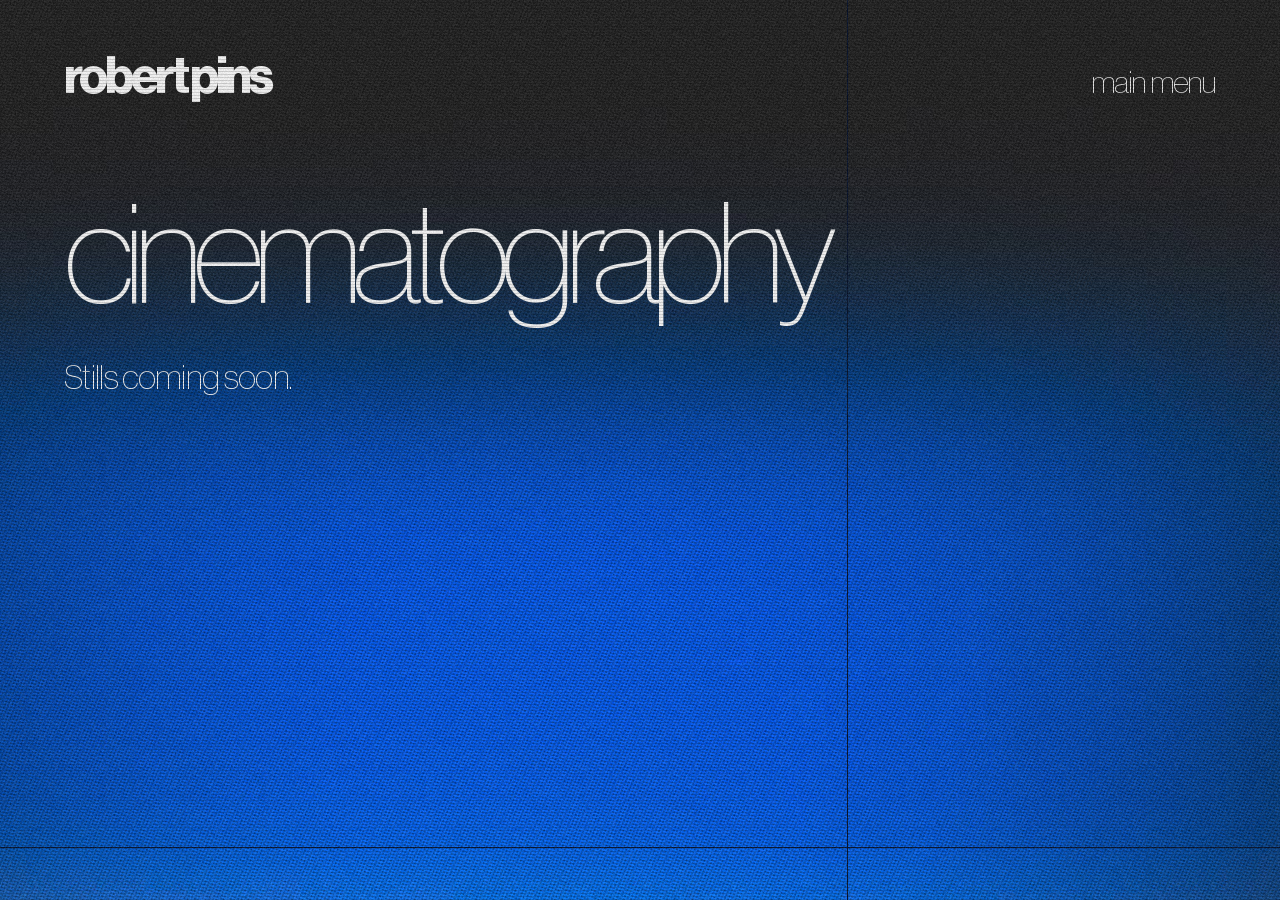
==== cinematography.html @ d8456b73 "Add files via upload" ====
<!doctype html>
<html lang="en">
<head>
  <meta charset="utf-8">
  <meta name="viewport" content="width=device-width, initial-scale=1, viewport-fit=cover">
  <title>Cinematography | Robert Pins</title>
  <meta name="description" content="Stills coming soon.">
  <meta name="theme-color" content="#05112b">
  <link rel="icon" type="image/png" href="assets/favicon.png">
  <link rel="apple-touch-icon" href="assets/apple-touch-icon.png">
  <link rel="preload" href="fonts/NeueHaasDisplay-Bold.woff2" as="font" type="font/woff2" crossorigin>
  <link rel="preload" href="fonts/NeueHaasDisplay-XThin.woff2" as="font" type="font/woff2" crossorigin>
  <link rel="stylesheet" href="css/site.css">
</head>
<body class="page">

  <div class="backdrop" aria-hidden="true">
    <picture>
      <source srcset="assets/background.avif" type="image/avif">
      <img src="assets/background.webp" alt="" width="1920" height="1080">
    </picture>
  </div>

  <div class="page-wrap">
    <header class="page-header">
      <a class="wordmark" href="index.html" aria-label="Robert Pins, main menu">robert<span class="gap">pins</span></a>
      <a class="back" href="index.html">main menu</a>
    </header>

    <main>
      <h1 class="page-title">cinematography</h1>
      <p class="page-body">Stills coming soon.</p>
    </main>
  </div>

  <div class="vhs" aria-hidden="true"></div>
</body>
</html>
---- css/site.css ----
/* ==========================================================
   robertpins.com
   The homepage is a fixed 1920×1080 composition (the Photoshop
   artboard). Every position and size is written in artboard
   pixels and multiplied by --u, so the whole menu scales as one
   picture to fit any window. Phones in portrait get their own
   1080×1920 composition.
   ========================================================== */

@font-face {
  font-family: "NHD Bold";
  src: url("../fonts/NeueHaasDisplay-Bold.woff2") format("woff2");
  font-weight: 700;
  font-display: block;
}
@font-face {
  font-family: "NHD XThin";
  src: url("../fonts/NeueHaasDisplay-XThin.woff2") format("woff2");
  font-weight: 200;
  font-display: block;
}

:root {
  --ink: #f4f4f4;           /* text colour sampled from the mockup */
  --night: #05112b;         /* behind everything, before images load */
  --red-fringe: rgba(255, 40, 80, 0.75);
  --cyan-fringe: rgba(0, 220, 255, 0.75);

  /* one artboard pixel, as a length */
  --u: min(100vw / 1920, 100vh / 1080);
}
@supports (height: 100svh) {
  :root { --u: min(100vw / 1920, 100svh / 1080); }
}

*, *::before, *::after { box-sizing: border-box; }

html, body {
  margin: 0;
  background: var(--night);
  color: var(--ink);
  -webkit-font-smoothing: antialiased;
  -moz-osx-font-smoothing: grayscale;
}

.visually-hidden {
  position: absolute;
  width: 1px; height: 1px;
  margin: -1px; padding: 0;
  overflow: hidden;
  clip: rect(0 0 0 0);
  white-space: nowrap;
  border: 0;
}

/* ---------- background (all pages) ---------- */

.backdrop {
  position: fixed;
  inset: 0;
  z-index: 0;
}
.backdrop img {
  width: 100%;
  height: 100%;
  object-fit: cover;
  display: block;
}

/* ---------- VHS overlay (all pages) ----------
   Sits above everything; clicks pass straight through.
   To switch it off, delete the <div class="vhs"> line in each page. */

.vhs {
  position: fixed;
  inset: 0;
  z-index: 50;
  pointer-events: none;
}
.vhs::before {               /* scanlines */
  content: "";
  position: absolute;
  inset: 0;
  background: repeating-linear-gradient(
    to bottom,
    transparent 0 2px,
    rgba(0, 0, 0, 0.14) 2px 3px
  );
}
.vhs::after {                /* moving grain */
  content: "";
  position: absolute;
  inset: -160px;
  background: url("../assets/grain.png");
  opacity: 0.07;
  mix-blend-mode: overlay;
  animation: grain 0.6s steps(4) infinite;
}
@keyframes grain {
  0%   { transform: translate(0, 0); }
  25%  { transform: translate(-53px, 31px); }
  50%  { transform: translate(37px, -71px); }
  75%  { transform: translate(-89px, -17px); }
  100% { transform: translate(0, 0); }
}

/* ==========================================================
   HOMEPAGE
   ========================================================== */

body.home {
  height: 100%;
  overflow: hidden;
}

.screen {                    /* backdrop + stage, animated together */
  position: fixed;
  inset: 0;
}

.stage {
  position: absolute;
  left: 50%;
  top: 50%;
  width: calc(1920 * var(--u));
  height: calc(1080 * var(--u));
  translate: -50% -50%;
  z-index: 1;
}

.pin {
  position: absolute;
  left: calc(223 * var(--u));
  top: calc(295 * var(--u));
  width: calc(637 * var(--u));
  height: auto;
  display: block;
  user-select: none;
}

/* "robertpins": 193px Bold, condensed to 96%, tracked tight.
   Positioned so the baseline sits at y=605 and the ink starts
   at x=156, as in the mockup. */
.name {
  position: absolute;
  left: calc(148.8 * var(--u));
  top: calc(447.1 * var(--u));
  margin: 0;
  font-family: "NHD Bold", "Helvetica Neue", Arial, sans-serif;
  font-weight: 700;
  font-size: calc(193 * var(--u));
  line-height: 1;
  letter-spacing: -0.063em;
  white-space: nowrap;
  transform: scaleX(0.96);
  transform-origin: 0 0;
  color: var(--ink);
}
.gap { margin-left: 0.07em; }   /* the extra space between "robert" and "pins" */

/* Menu: 84px XThin, 100px line pitch, ink starting at x≈1200,
   first baseline at y=362. */
.menu {
  position: absolute;
  left: calc(1199 * var(--u));
  top: calc(285.3 * var(--u));
  margin: 0;
  padding: 0;
  list-style: none;
}
.menu a {
  position: relative;
  display: block;
  width: max-content;
  font-family: "NHD XThin", "Helvetica Neue", Arial, sans-serif;
  font-weight: 200;
  font-size: calc(84 * var(--u));
  line-height: calc(100 * var(--u));
  letter-spacing: -0.065em;
  -webkit-text-stroke: calc(0.5 * var(--u)) currentColor; /* matches Photoshop's slightly heavier rendering */
  color: var(--ink);
  text-decoration: none;
  outline: none;
  -webkit-tap-highlight-color: transparent;
}

/* DVD selection cursor: a small pushpin pointing at the item */
.menu a::before {
  content: "";
  position: absolute;
  right: calc(100% + 24 * var(--u));
  top: calc(48 * var(--u));
  width: calc(112 * var(--u));
  height: calc(47 * var(--u));
  background: url("../assets/selector.webp") center / contain no-repeat;
  opacity: 0;
  translate: calc(-14 * var(--u)) 0;
  transition: opacity 0.12s, translate 0.18s ease-out;
}

/* Selected state (mouse hover, keyboard focus, or arrow keys) */
.menu a:hover,
.menu a:focus {
  color: #fff;
  text-shadow:
    calc(-2 * var(--u)) 0 var(--red-fringe),
    calc(2 * var(--u)) 0 var(--cyan-fringe),
    0 0 calc(22 * var(--u)) rgba(150, 200, 255, 0.55);
  animation: tracking 0.26s steps(3) 1;
}
.menu a:hover::before,
.menu a:focus::before {
  opacity: 1;
  translate: 0 0;
}
@keyframes tracking {        /* brief tape-tracking wobble */
  0%   { transform: translateX(calc(7 * var(--u))); }
  33%  { transform: translateX(calc(-4 * var(--u))); }
  66%  { transform: translateX(calc(2 * var(--u))); }
  100% { transform: none; }
}

/* Power-on, once per visit (menu.js adds .boot) */
.boot .screen {
  animation: power-on 0.7s cubic-bezier(0.2, 0.7, 0.2, 1) both;
}
@keyframes power-on {
  0%   { transform: scale(1, 0.004); filter: brightness(4); opacity: 0.6; }
  45%  { transform: scale(1, 0.004); filter: brightness(4); opacity: 1; }
  75%  { transform: scale(1, 1.02);  filter: brightness(1.6); }
  100% { transform: none;            filter: none; }
}

/* ---------- phones held upright: 1080×1920 composition ---------- */
@media (max-aspect-ratio: 4/5) {
  :root { --u: min(100vw / 1080, 100vh / 1920); }
  @supports (height: 100svh) {
    :root { --u: min(100vw / 1080, 100svh / 1920); }
  }

  .stage {
    width: calc(1080 * var(--u));
    height: calc(1920 * var(--u));
  }
  .pin  { left: calc(219 * var(--u));   top: calc(355 * var(--u)); }
  .name { left: calc(144.8 * var(--u)); top: calc(507.1 * var(--u)); }
  .menu { left: calc(150 * var(--u));   top: calc(929.2 * var(--u)); }
  .menu a {
    font-size: calc(100 * var(--u));
    line-height: calc(128 * var(--u));
  }
  .menu a::before { display: none; }   /* no hover on touch screens */
}

/* ==========================================================
   SUBPAGES
   ========================================================== */

body.page {
  min-height: 100vh;
}

.page-wrap {
  position: relative;
  z-index: 1;
  max-width: 1440px;
  margin: 0 auto;
  padding: clamp(24px, 4vw, 64px) clamp(20px, 5vw, 96px) 96px;
}

.page-header {
  display: flex;
  align-items: baseline;
  justify-content: space-between;
  gap: 24px;
}

.wordmark {
  font-family: "NHD Bold", "Helvetica Neue", Arial, sans-serif;
  font-weight: 700;
  font-size: clamp(32px, 4vw, 56px);
  line-height: 1;
  letter-spacing: -0.063em;
  color: var(--ink);
  text-decoration: none;
  display: inline-block;
  transform: scaleX(0.96);
  transform-origin: 0 50%;
}

.back {
  font-family: "NHD XThin", "Helvetica Neue", Arial, sans-serif;
  font-weight: 200;
  font-size: clamp(22px, 2.4vw, 34px);
  letter-spacing: -0.04em;
  color: var(--ink);
  text-decoration: none;
}

.wordmark:hover, .wordmark:focus-visible,
.back:hover, .back:focus-visible {
  color: #fff;
  outline: none;
  text-shadow:
    -2px 0 var(--red-fringe),
    2px 0 var(--cyan-fringe),
    0 0 18px rgba(150, 200, 255, 0.55);
}

.page-title {
  margin: clamp(56px, 10vh, 140px) 0 0;
  font-family: "NHD XThin", "Helvetica Neue", Arial, sans-serif;
  font-weight: 200;
  font-size: clamp(72px, 11vw, 200px);
  line-height: 0.95;
  letter-spacing: -0.065em;
}

.page-body {
  margin-top: 32px;
  max-width: 34ch;
  font-family: "NHD XThin", "Helvetica Neue", Arial, sans-serif;
  font-weight: 200;
  font-size: clamp(24px, 2.6vw, 38px);
  line-height: 1.25;
  letter-spacing: -0.02em;
}
.page-body a {
  color: #fff;
  text-underline-offset: 0.15em;
  text-decoration-thickness: 1px;
}

/* ---------- motion preferences ---------- */
@media (prefers-reduced-motion: reduce) {
  .vhs::after,
  .menu a:hover, .menu a:focus,
  .boot .screen {
    animation: none;
  }
  .menu a::before { transition: none; }
}
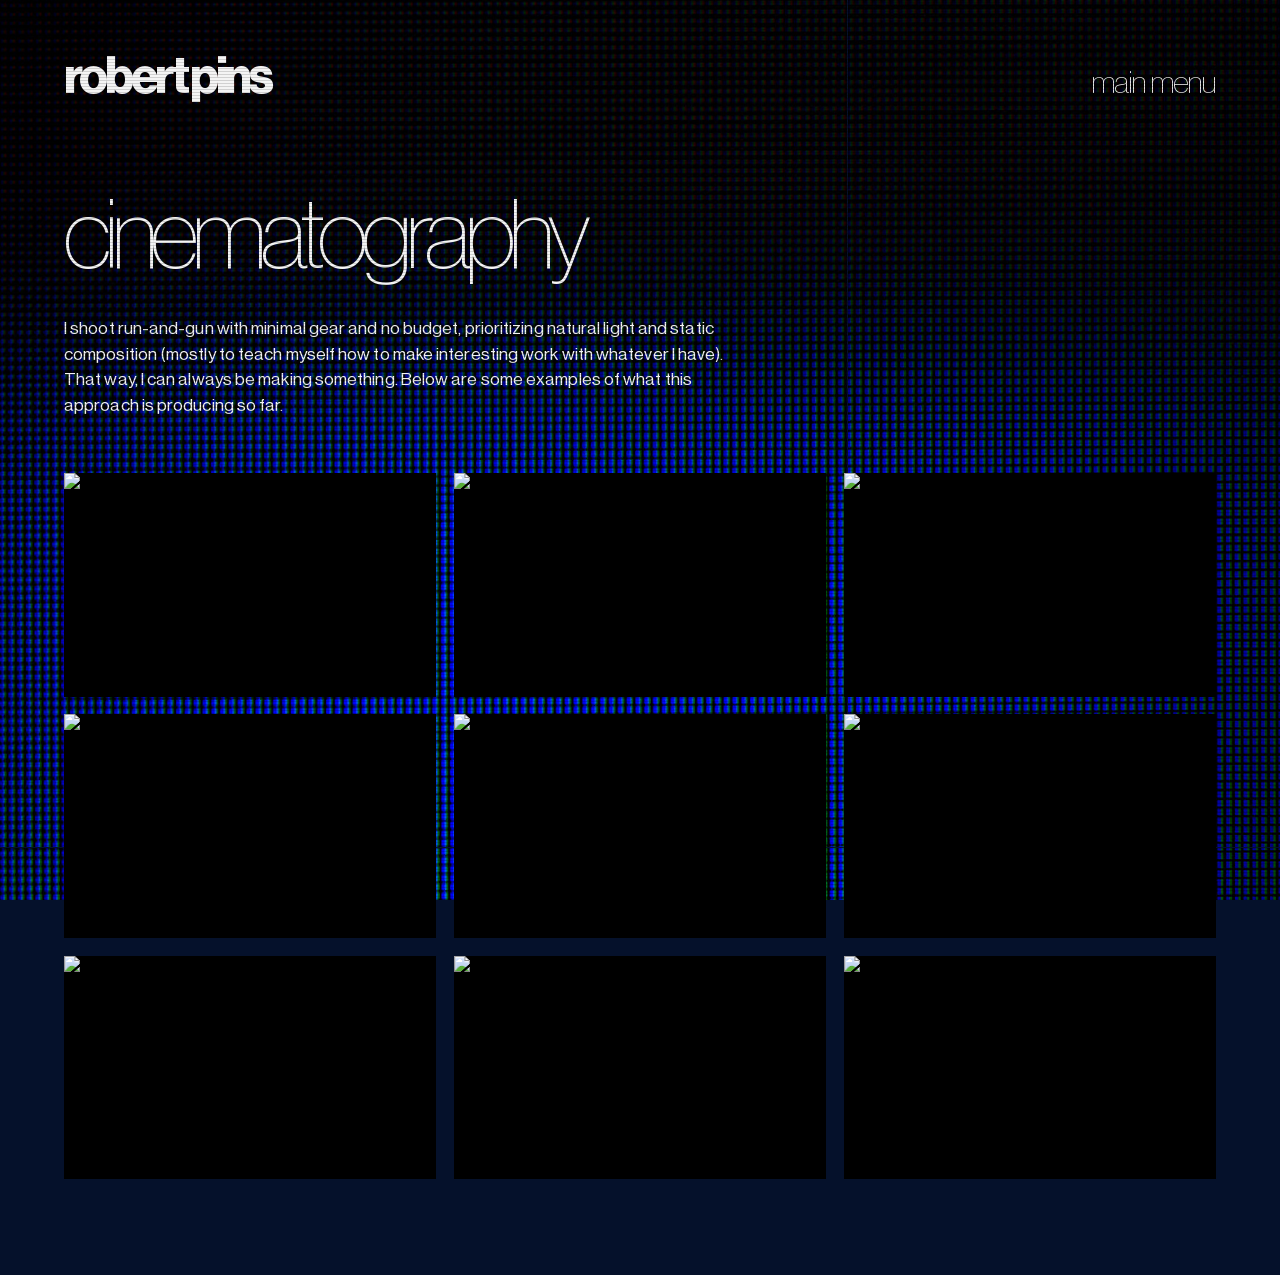
==== commit f101c7fd: "Add files via upload" ====
--- a/cinematography.html
+++ b/cinematography.html
@@ -4,13 +4,15 @@
   <meta charset="utf-8">
   <meta name="viewport" content="width=device-width, initial-scale=1, viewport-fit=cover">
   <title>Cinematography | Robert Pins</title>
-  <meta name="description" content="Stills coming soon.">
+  <meta name="description" content="Film stills by Robert Pins: natural light, static composition, no budget.">
   <meta name="theme-color" content="#05112b">
   <link rel="icon" type="image/png" href="assets/favicon.png">
   <link rel="apple-touch-icon" href="assets/apple-touch-icon.png">
   <link rel="preload" href="fonts/NeueHaasDisplay-Bold.woff2" as="font" type="font/woff2" crossorigin>
   <link rel="preload" href="fonts/NeueHaasDisplay-XThin.woff2" as="font" type="font/woff2" crossorigin>
+  <link rel="preload" href="fonts/NeueHaasDisplay-Roman.woff2" as="font" type="font/woff2" crossorigin>
   <link rel="stylesheet" href="css/site.css">
+  <script src="js/stills.js" defer></script>
 </head>
 <body class="page">
 
@@ -28,10 +30,74 @@
     </header>
 
     <main>
-      <h1 class="page-title">cinematography</h1>
-      <p class="page-body">Stills coming soon.</p>
+      <h1 class="page-title page-title--long">cinematography</h1>
+
+      <p class="blurb">I shoot run-and-gun with minimal gear and no budget, prioritizing natural light and static composition (mostly to teach myself how to make interesting work with whatever I have). That way, I can always be making something. Below are some examples of what this approach is producing so far.</p>
+
+      <!-- Stills: put Still1.jpg to Still9.jpg in assets/stills/.
+           To add one, copy an <li> block and change the number.
+           "above-vhs" keeps the stills clear of the scanlines. -->
+      <ul class="stills above-vhs">
+        <li>
+          <button class="still" type="button" aria-label="View still 1 larger">
+            <img src="assets/stills/Still1.jpg" alt="Film still 1" width="1800" height="1080" decoding="async">
+          </button>
+        </li>
+        <li>
+          <button class="still" type="button" aria-label="View still 2 larger">
+            <img src="assets/stills/Still2.jpg" alt="Film still 2" width="1800" height="1080" decoding="async">
+          </button>
+        </li>
+        <li>
+          <button class="still" type="button" aria-label="View still 3 larger">
+            <img src="assets/stills/Still3.jpg" alt="Film still 3" width="1800" height="1080" decoding="async">
+          </button>
+        </li>
+        <li>
+          <button class="still" type="button" aria-label="View still 4 larger">
+            <img src="assets/stills/Still4.jpg" alt="Film still 4" width="1800" height="1080" loading="lazy" decoding="async">
+          </button>
+        </li>
+        <li>
+          <button class="still" type="button" aria-label="View still 5 larger">
+            <img src="assets/stills/Still5.jpg" alt="Film still 5" width="1800" height="1080" loading="lazy" decoding="async">
+          </button>
+        </li>
+        <li>
+          <button class="still" type="button" aria-label="View still 6 larger">
+            <img src="assets/stills/Still6.jpg" alt="Film still 6" width="1800" height="1080" loading="lazy" decoding="async">
+          </button>
+        </li>
+        <li>
+          <button class="still" type="button" aria-label="View still 7 larger">
+            <img src="assets/stills/Still7.jpg" alt="Film still 7" width="1800" height="1080" loading="lazy" decoding="async">
+          </button>
+        </li>
+        <li>
+          <button class="still" type="button" aria-label="View still 8 larger">
+            <img src="assets/stills/Still8.jpg" alt="Film still 8" width="1800" height="1080" loading="lazy" decoding="async">
+          </button>
+        </li>
+        <li>
+          <button class="still" type="button" aria-label="View still 9 larger">
+            <img src="assets/stills/Still9.jpg" alt="Film still 9" width="1800" height="1080" loading="lazy" decoding="async">
+          </button>
+        </li>
+      </ul>
     </main>
   </div>
+
+  <dialog class="lightbox" aria-label="Still viewer">
+    <button class="lb-close" type="button">close</button>
+    <figure class="lb-frame">
+      <img class="lb-img" alt="">
+    </figure>
+    <div class="lb-bar">
+      <button class="lb-prev" type="button" aria-label="Previous still">&lsaquo; prev</button>
+      <span class="lb-count" aria-live="polite">1 / 9</span>
+      <button class="lb-next" type="button" aria-label="Next still">next &rsaquo;</button>
+    </div>
+  </dialog>
 
   <div class="vhs" aria-hidden="true"></div>
 </body>
--- a/css/site.css
+++ b/css/site.css
@@ -14,6 +14,12 @@
   font-display: block;
 }
 @font-face {
+  font-family: "NHD Roman";
+  src: url("../fonts/NeueHaasDisplay-Roman.woff2") format("woff2");
+  font-weight: 400;
+  font-display: swap;
+}
+@font-face {
   font-family: "NHD XThin";
   src: url("../fonts/NeueHaasDisplay-XThin.woff2") format("woff2");
   font-weight: 200;
@@ -92,10 +98,19 @@
   position: absolute;
   inset: -160px;
   background: url("../assets/grain.png");
-  opacity: 0.07;
   mix-blend-mode: overlay;
-  animation: grain 0.6s steps(4) infinite;
-}
+  /* Grain is switched off for now.
+     Still grain: set opacity to 0.07.
+     Moving grain: also add  animation: grain 0.6s steps(4) infinite;  */
+  opacity: 0;
+}
+/* Put this class on anything that should sit ABOVE the scanlines,
+   e.g. photo grids and video previews, so images stay clean. */
+.above-vhs {
+  position: relative;
+  z-index: 60;
+}
+
 @keyframes grain {
   0%   { transform: translate(0, 0); }
   25%  { transform: translate(-53px, 31px); }
@@ -184,14 +199,15 @@
   -webkit-tap-highlight-color: transparent;
 }
 
-/* DVD selection cursor: a small pushpin pointing at the item */
+/* DVD selection cursor: a small pushpin pointing at the item.
+   The needle lines up with the middle of the lowercase letters. */
 .menu a::before {
   content: "";
   position: absolute;
-  right: calc(100% + 24 * var(--u));
-  top: calc(48 * var(--u));
-  width: calc(112 * var(--u));
-  height: calc(47 * var(--u));
+  right: calc(100% + 22 * var(--u));
+  top: calc(27 * var(--u));
+  width: calc(132 * var(--u));
+  height: calc(56 * var(--u));
   background: url("../assets/selector.webp") center / contain no-repeat;
   opacity: 0;
   translate: calc(-14 * var(--u)) 0;
@@ -208,16 +224,30 @@
     0 0 calc(22 * var(--u)) rgba(150, 200, 255, 0.55);
   animation: tracking 0.26s steps(3) 1;
 }
+
+/* Title: same glow and wobble when you hover the name or the pin */
+.stage:has(.name:hover, .pin:hover) .name {
+  color: #fff;
+  text-shadow:
+    calc(-3 * var(--u)) 0 var(--red-fringe),
+    calc(3 * var(--u)) 0 var(--cyan-fringe),
+    0 0 calc(34 * var(--u)) rgba(150, 200, 255, 0.55);
+  animation: tracking 0.26s steps(3) 1;
+}
+.stage:has(.name:hover, .pin:hover) .pin {
+  filter: drop-shadow(0 0 calc(26 * var(--u)) rgba(150, 200, 255, 0.45));
+  animation: tracking 0.26s steps(3) 1;
+}
 .menu a:hover::before,
 .menu a:focus::before {
   opacity: 1;
   translate: 0 0;
 }
 @keyframes tracking {        /* brief tape-tracking wobble */
-  0%   { transform: translateX(calc(7 * var(--u))); }
-  33%  { transform: translateX(calc(-4 * var(--u))); }
-  66%  { transform: translateX(calc(2 * var(--u))); }
-  100% { transform: none; }
+  0%   { translate: calc(7 * var(--u)) 0; }
+  33%  { translate: calc(-4 * var(--u)) 0; }
+  66%  { translate: calc(2 * var(--u)) 0; }
+  100% { translate: 0 0; }
 }
 
 /* Power-on, once per visit (menu.js adds .boot) */
@@ -261,8 +291,7 @@
 }
 
 .page-wrap {
-  position: relative;
-  z-index: 1;
+  position: relative;           /* no z-index, so .above-vhs can rise over the scanlines */
   max-width: 1440px;
   margin: 0 auto;
   padding: clamp(24px, 4vw, 64px) clamp(20px, 5vw, 96px) 96px;
@@ -331,12 +360,161 @@
   text-decoration-thickness: 1px;
 }
 
+
+/* ==========================================================
+   CINEMATOGRAPHY
+   ========================================================== */
+
+.page-title--long {
+  font-size: clamp(52px, 7.5vw, 136px);
+}
+
+/* Reading text: Roman weight, normal spacing so it reads easily */
+.blurb {
+  margin: clamp(20px, 2.5vw, 32px) 0 0;
+  max-width: 62ch;
+  font-family: "NHD Roman", "Helvetica Neue", Arial, sans-serif;
+  font-weight: 400;
+  font-size: clamp(17px, 1.35vw, 21px);
+  line-height: 1.5;
+  letter-spacing: 0.005em;
+  color: var(--ink);
+}
+
+.stills {
+  list-style: none;
+  margin: clamp(40px, 6vh, 72px) 0 0;
+  padding: 0;
+  display: grid;
+  grid-template-columns: repeat(3, minmax(0, 1fr));
+  gap: clamp(10px, 1.4vw, 20px);
+}
+@media (max-width: 900px) {
+  .stills { grid-template-columns: repeat(2, minmax(0, 1fr)); }
+}
+@media (max-width: 560px) {
+  .stills { grid-template-columns: 1fr; }
+}
+
+.still {
+  display: block;
+  width: 100%;
+  aspect-ratio: 5 / 3;          /* 1800 × 1080 */
+  padding: 0;
+  border: 0;
+  overflow: hidden;
+  background: #000;
+  cursor: zoom-in;
+  -webkit-tap-highlight-color: transparent;
+}
+.still img {
+  display: block;
+  width: 100%;
+  height: 100%;
+  object-fit: cover;
+  transition: transform 0.4s ease, filter 0.4s ease;
+}
+.still:hover img,
+.still:focus-visible img {
+  transform: scale(1.03);
+  filter: brightness(1.08);
+}
+.still:focus-visible {
+  outline: 1px solid #fff;
+  outline-offset: 3px;
+  box-shadow: 0 0 24px rgba(150, 200, 255, 0.45);
+}
+
+/* ---------- lightbox ---------- */
+
+html:has(.lightbox[open]) { overflow: hidden; }   /* page doesn't scroll behind it */
+
+.lightbox {
+  width: 100vw;
+  height: 100vh;
+  height: 100dvh;
+  max-width: none;
+  max-height: none;
+  margin: 0;
+  padding: 0;
+  border: 0;
+  background: transparent;
+  color: var(--ink);
+  overflow: hidden;
+}
+.lightbox[open] {
+  display: grid;
+  grid-template-rows: auto 1fr auto;
+}
+.lightbox::backdrop {
+  background: rgba(3, 8, 20, 0.94);
+}
+
+.lb-frame {
+  margin: 0;
+  min-height: 0;
+  display: flex;
+  align-items: center;
+  justify-content: center;
+  padding: 0 clamp(12px, 3vw, 48px);
+}
+.lb-img {
+  display: block;
+  max-width: 100%;
+  max-height: 100%;
+  object-fit: contain;
+  box-shadow: 0 0 60px rgba(0, 0, 0, 0.6);
+}
+.lightbox[open] .lb-img {
+  animation: lb-in 0.25s ease-out;
+}
+@keyframes lb-in {
+  from { opacity: 0; transform: scale(0.98); }
+  to   { opacity: 1; transform: none; }
+}
+
+.lb-close {
+  justify-self: end;
+  margin: clamp(12px, 2vw, 28px) clamp(16px, 3vw, 48px) clamp(8px, 1.5vw, 16px);
+}
+.lb-bar {
+  display: flex;
+  align-items: center;
+  justify-content: center;
+  gap: clamp(24px, 4vw, 56px);
+  padding: clamp(10px, 1.6vw, 20px) 0 clamp(16px, 2.5vw, 32px);
+}
+
+.lb-close, .lb-prev, .lb-next, .lb-count {
+  font-family: "NHD XThin", "Helvetica Neue", Arial, sans-serif;
+  font-weight: 200;
+  font-size: clamp(22px, 2vw, 30px);
+  letter-spacing: -0.03em;
+  color: var(--ink);
+}
+.lb-close, .lb-prev, .lb-next {
+  background: none;
+  border: 0;
+  padding: 6px 4px;
+  cursor: pointer;
+  -webkit-tap-highlight-color: transparent;
+}
+.lb-close:hover, .lb-close:focus-visible,
+.lb-prev:hover, .lb-prev:focus-visible,
+.lb-next:hover, .lb-next:focus-visible {
+  color: #fff;
+  outline: none;
+  text-shadow:
+    -2px 0 var(--red-fringe),
+    2px 0 var(--cyan-fringe),
+    0 0 18px rgba(150, 200, 255, 0.55);
+}
+.lb-count { min-width: 4.5ch; text-align: center; }
+
 /* ---------- motion preferences ---------- */
 @media (prefers-reduced-motion: reduce) {
-  .vhs::after,
-  .menu a:hover, .menu a:focus,
-  .boot .screen {
-    animation: none;
+  *, *::before, *::after {
+    animation: none !important;
+    transition: none !important;
   }
-  .menu a::before { transition: none; }
-}
+}
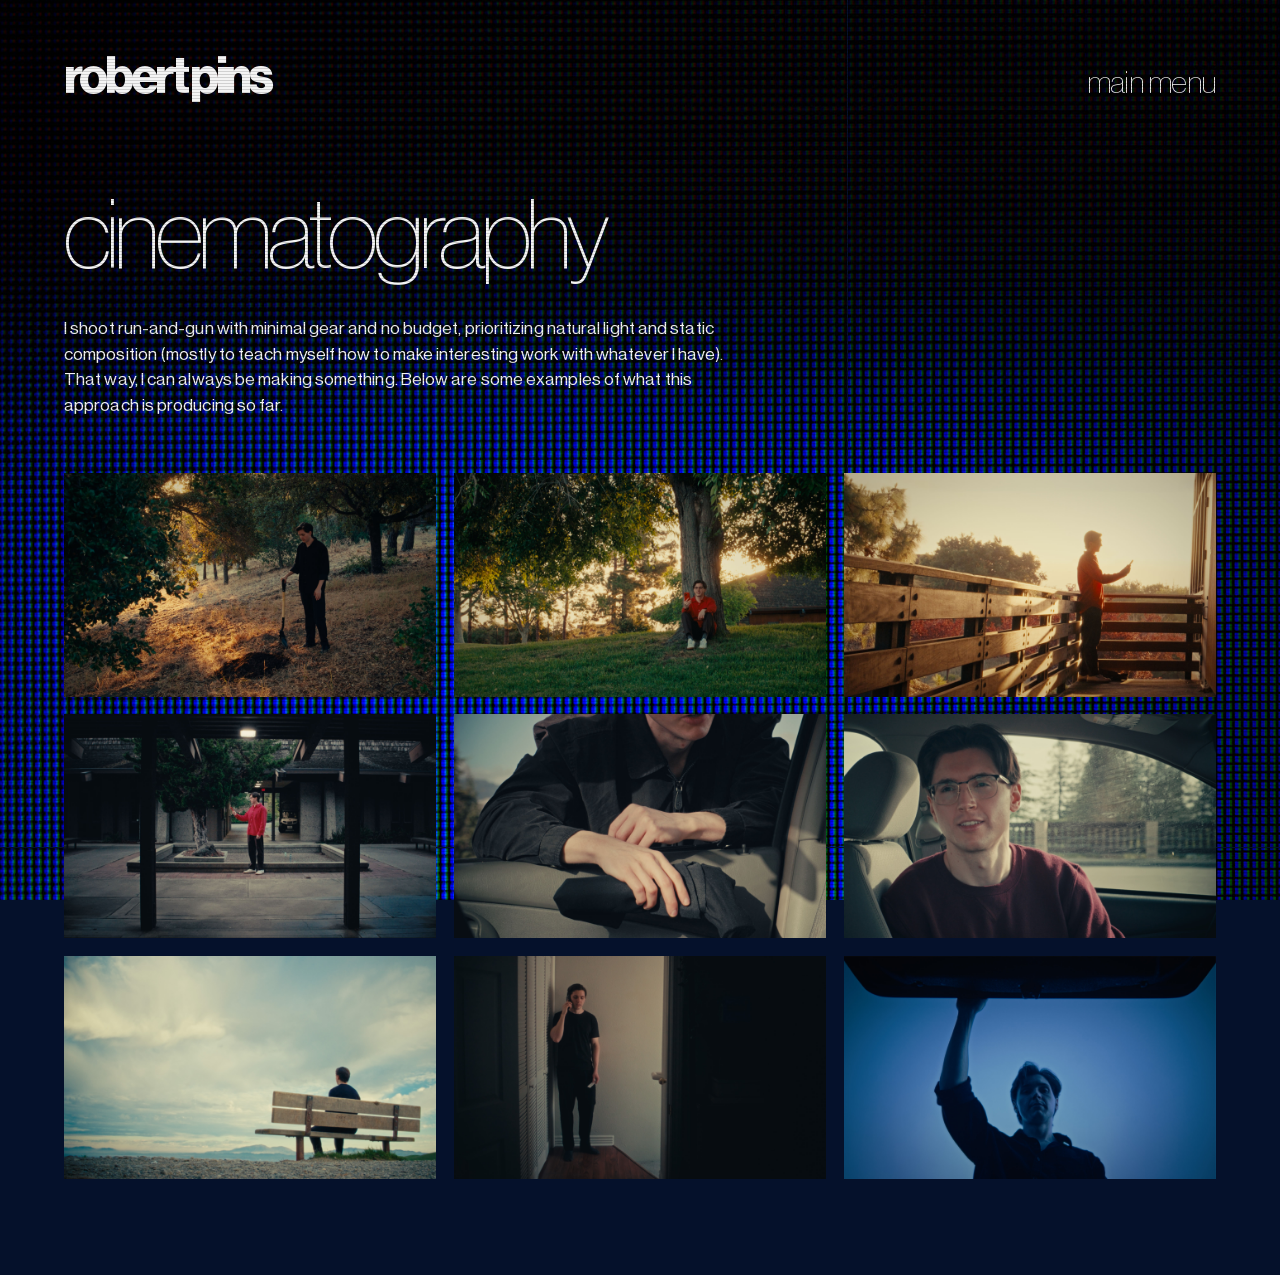
==== commit 70a2392e: "Add files via upload" ====
--- a/cinematography.html
+++ b/cinematography.html
@@ -11,8 +11,8 @@
   <link rel="preload" href="fonts/NeueHaasDisplay-Bold.woff2" as="font" type="font/woff2" crossorigin>
   <link rel="preload" href="fonts/NeueHaasDisplay-XThin.woff2" as="font" type="font/woff2" crossorigin>
   <link rel="preload" href="fonts/NeueHaasDisplay-Roman.woff2" as="font" type="font/woff2" crossorigin>
-  <link rel="stylesheet" href="css/site.css">
-  <script src="js/stills.js" defer></script>
+  <link rel="stylesheet" href="css/site.css?v=7">
+  <script src="js/stills.js?v=7" defer></script>
 </head>
 <body class="page">
 
--- a/css/site.css
+++ b/css/site.css
@@ -178,7 +178,7 @@
 .menu {
   position: absolute;
   left: calc(1199 * var(--u));
-  top: calc(285.3 * var(--u));
+  top: calc(335.3 * var(--u));     /* 4 items, centred on the name */
   margin: 0;
   padding: 0;
   list-style: none;
@@ -191,7 +191,7 @@
   font-weight: 200;
   font-size: calc(84 * var(--u));
   line-height: calc(100 * var(--u));
-  letter-spacing: -0.065em;
+  letter-spacing: -0.05em;
   -webkit-text-stroke: calc(0.5 * var(--u)) currentColor; /* matches Photoshop's slightly heavier rendering */
   color: var(--ink);
   text-decoration: none;
@@ -321,7 +321,7 @@
   font-family: "NHD XThin", "Helvetica Neue", Arial, sans-serif;
   font-weight: 200;
   font-size: clamp(22px, 2.4vw, 34px);
-  letter-spacing: -0.04em;
+  letter-spacing: -0.025em;
   color: var(--ink);
   text-decoration: none;
 }
@@ -340,9 +340,9 @@
   margin: clamp(56px, 10vh, 140px) 0 0;
   font-family: "NHD XThin", "Helvetica Neue", Arial, sans-serif;
   font-weight: 200;
-  font-size: clamp(72px, 11vw, 200px);
+  font-size: clamp(52px, 7.5vw, 136px);
   line-height: 0.95;
-  letter-spacing: -0.065em;
+  letter-spacing: -0.05em;
 }
 
 .page-body {
@@ -352,7 +352,7 @@
   font-weight: 200;
   font-size: clamp(24px, 2.6vw, 38px);
   line-height: 1.25;
-  letter-spacing: -0.02em;
+  letter-spacing: -0.005em;
 }
 .page-body a {
   color: #fff;
@@ -364,10 +364,6 @@
 /* ==========================================================
    CINEMATOGRAPHY
    ========================================================== */
-
-.page-title--long {
-  font-size: clamp(52px, 7.5vw, 136px);
-}
 
 /* Reading text: Roman weight, normal spacing so it reads easily */
 .blurb {
@@ -489,7 +485,7 @@
   font-family: "NHD XThin", "Helvetica Neue", Arial, sans-serif;
   font-weight: 200;
   font-size: clamp(22px, 2vw, 30px);
-  letter-spacing: -0.03em;
+  letter-spacing: -0.015em;
   color: var(--ink);
 }
 .lb-close, .lb-prev, .lb-next {
@@ -511,6 +507,281 @@
 }
 .lb-count { min-width: 4.5ch; text-align: center; }
 
+
+/* ==========================================================
+   VIDEO
+   ========================================================== */
+
+@media (prefers-reduced-motion: no-preference) {
+  html { scroll-behavior: smooth; }   /* chapter links glide down */
+}
+
+/* DVD chapter select, same look as the homepage menu */
+.chapters {
+  list-style: none;
+  margin: clamp(22px, 3vw, 40px) 0 0;
+  padding: 0;
+  display: flex;
+  flex-wrap: wrap;
+  column-gap: 2em;                    /* leaves room for the pin cursor */
+  row-gap: 0.1em;
+  font-size: clamp(28px, 3vw, 48px);
+}
+.chapters a {
+  position: relative;
+  display: block;
+  font-family: "NHD XThin", "Helvetica Neue", Arial, sans-serif;
+  font-weight: 200;
+  line-height: 1.19;
+  letter-spacing: -0.05em;
+  -webkit-text-stroke: 0.3px currentColor;
+  color: var(--ink);
+  text-decoration: none;
+  outline: none;
+  -webkit-tap-highlight-color: transparent;
+}
+.chapters a::before {
+  content: "";
+  position: absolute;
+  right: calc(100% + 0.18em);
+  top: 0.42em;
+  width: 1.1em;
+  height: 0.467em;
+  background: url("../assets/selector.webp") center / contain no-repeat;
+  opacity: 0;
+  translate: -0.12em 0;
+  transition: opacity 0.12s, translate 0.18s ease-out;
+}
+.chapters a:hover,
+.chapters a:focus-visible {
+  color: #fff;
+  text-shadow:
+    -1.5px 0 var(--red-fringe),
+    1.5px 0 var(--cyan-fringe),
+    0 0 14px rgba(150, 200, 255, 0.55);
+  animation: tracking-px 0.26s steps(3) 1;
+}
+.chapters a:hover::before,
+.chapters a:focus-visible::before {
+  opacity: 1;
+  translate: 0 0;
+}
+@media (max-width: 700px), (hover: none) {
+  .chapters a::before { display: none; }
+}
+@keyframes tracking-px {
+  0%   { translate: 5px 0; }
+  33%  { translate: -3px 0; }
+  66%  { translate: 2px 0; }
+  100% { translate: 0 0; }
+}
+
+.video-section {
+  margin-top: clamp(56px, 9vh, 110px);
+  scroll-margin-top: 24px;
+}
+.section-title {
+  margin: 0;
+  font-family: "NHD XThin", "Helvetica Neue", Arial, sans-serif;
+  font-weight: 200;
+  font-size: clamp(40px, 5vw, 84px);
+  line-height: 1;
+  letter-spacing: -0.05em;
+}
+.section-blurb {
+  margin: 14px 0 0;
+  max-width: 62ch;
+  font-family: "NHD Roman", "Helvetica Neue", Arial, sans-serif;
+  font-size: clamp(16px, 1.25vw, 19px);
+  line-height: 1.5;
+  letter-spacing: 0.005em;
+}
+
+.video-grid {
+  list-style: none;
+  margin: clamp(24px, 3vw, 36px) 0 0;
+  padding: 0;
+  display: grid;
+  grid-template-columns: repeat(auto-fill, minmax(min(100%, 300px), 1fr));
+  gap: clamp(26px, 3vw, 40px) clamp(14px, 1.6vw, 24px);
+}
+
+.video-card {
+  display: block;
+  width: 100%;
+  padding: 0;
+  border: 0;
+  background: none;
+  color: var(--ink);
+  text-align: left;
+  cursor: pointer;
+  -webkit-tap-highlight-color: transparent;
+}
+.thumb {
+  position: relative;
+  display: block;
+  width: 100%;
+  aspect-ratio: 16 / 9;
+  object-fit: cover;
+  overflow: hidden;
+  background: #000;
+  transition: filter 0.35s ease;
+}
+
+/* "no signal" colour bars until a real thumbnail goes in */
+.thumb--placeholder,
+.vb-placeholder {
+  background:
+    linear-gradient(to right,
+      #00214c 0 17.86%, #f4f4f4 17.86% 35.72%, #32006a 35.72% 53.58%, #131313 53.58% 100%)
+      bottom / 100% 25% no-repeat,
+    linear-gradient(to right,
+      #0000c0 0 14.28%, #131313 14.28% 28.57%, #c000c0 28.57% 42.85%, #131313 42.85% 57.14%,
+      #00c0c0 57.14% 71.42%, #131313 71.42% 85.71%, #c0c0c0 85.71% 100%)
+      0 72.73% / 100% 8.33% no-repeat,
+    linear-gradient(to right,
+      #c0c0c0 0 14.28%, #c0c000 14.28% 28.57%, #00c0c0 28.57% 42.85%, #00c000 42.85% 57.14%,
+      #c000c0 57.14% 71.42%, #c00000 71.42% 85.71%, #0000c0 85.71% 100%)
+      top / 100% 66.67% no-repeat;
+}
+.thumb--placeholder:not(:has(img)) { filter: saturate(0.8) brightness(0.85); }
+.thumb-img {
+  position: absolute;
+  inset: 0;
+  width: 100%;
+  height: 100%;
+  object-fit: cover;      /* also trims YouTube's black bars on smaller thumbnails */
+  display: block;
+}
+
+.thumb-play {
+  position: absolute;
+  left: 14px;
+  bottom: 8px;
+  font-family: "NHD XThin", "Helvetica Neue", Arial, sans-serif;
+  font-weight: 200;
+  font-size: clamp(26px, 2.2vw, 34px);
+  letter-spacing: -0.035em;
+  color: #fff;
+  text-shadow:
+    -1.5px 0 var(--red-fringe),
+    1.5px 0 var(--cyan-fringe),
+    0 0 14px rgba(0, 0, 0, 0.8);
+  opacity: 0;
+  transition: opacity 0.2s;
+}
+.video-card:hover .thumb,
+.video-card:focus-visible .thumb {
+  filter: brightness(1.1);
+}
+.video-card:hover .thumb--placeholder:not(:has(img)),
+.video-card:focus-visible .thumb--placeholder:not(:has(img)) {
+  filter: saturate(0.9) brightness(1);
+}
+.video-card:hover .thumb-play,
+.video-card:focus-visible .thumb-play { opacity: 1; }
+.video-card:focus-visible { outline: none; }
+.video-card:focus-visible .thumb {
+  outline: 1px solid #fff;
+  outline-offset: 3px;
+  box-shadow: 0 0 24px rgba(150, 200, 255, 0.45);
+}
+
+.card-title {
+  display: block;
+  margin-top: 12px;
+  font-family: "NHD XThin", "Helvetica Neue", Arial, sans-serif;
+  font-weight: 200;
+  font-size: clamp(24px, 2vw, 32px);
+  line-height: 1.1;
+  letter-spacing: -0.035em;
+  -webkit-text-stroke: 0.3px currentColor;
+}
+.card-time {                 /* Roman so the colon in 2:58 stays visible */
+  margin-left: 0.7em;
+  font-family: "NHD Roman", "Helvetica Neue", Arial, sans-serif;
+  font-size: 0.5em;
+  letter-spacing: 0.03em;
+  -webkit-text-stroke: 0;
+  white-space: nowrap;
+  opacity: 0.7;
+}
+.card-logline {
+  display: block;
+  margin-top: 6px;
+  font-family: "NHD Roman", "Helvetica Neue", Arial, sans-serif;
+  font-size: clamp(15px, 1.05vw, 17px);
+  line-height: 1.45;
+  opacity: 0.8;
+}
+.video-card:hover .card-title,
+.video-card:focus-visible .card-title {
+  color: #fff;
+  text-shadow:
+    -1.5px 0 var(--red-fringe),
+    1.5px 0 var(--cyan-fringe),
+    0 0 14px rgba(150, 200, 255, 0.55);
+}
+
+/* ---------- video player ---------- */
+
+.vbox {
+  --vb-w: min(100%, calc((100dvh - 240px) * 16 / 9));
+}
+.vbox[open] { grid-template-rows: auto 1fr; }
+.vb-stage {
+  min-height: 0;
+  display: flex;
+  flex-direction: column;
+  align-items: center;
+  justify-content: center;
+  gap: 16px;
+  padding: 0 clamp(12px, 3vw, 48px) clamp(24px, 5vh, 56px);
+}
+.vb-frame {
+  width: var(--vb-w);
+  aspect-ratio: 16 / 9;
+  background: #000;
+  box-shadow: 0 0 60px rgba(0, 0, 0, 0.6);
+}
+.vbox[open] .vb-frame { animation: lb-in 0.25s ease-out; }
+.vb-frame iframe {
+  display: block;
+  width: 100%;
+  height: 100%;
+  border: 0;
+}
+.vb-placeholder {
+  width: 100%;
+  height: 100%;
+  display: flex;
+  align-items: center;
+  justify-content: center;
+}
+.vb-placeholder span {
+  padding: 0.25em 0.6em;
+  background: rgba(0, 0, 0, 0.75);
+  font-family: "NHD XThin", "Helvetica Neue", Arial, sans-serif;
+  font-size: clamp(24px, 2.4vw, 40px);
+  letter-spacing: -0.035em;
+}
+.vb-caption { width: var(--vb-w); }
+.vb-title {
+  margin: 0;
+  font-family: "NHD XThin", "Helvetica Neue", Arial, sans-serif;
+  font-weight: 200;
+  font-size: clamp(24px, 2.2vw, 36px);
+  letter-spacing: -0.035em;
+  -webkit-text-stroke: 0.3px currentColor;
+}
+.vb-logline {
+  margin: 4px 0 0;
+  font-family: "NHD Roman", "Helvetica Neue", Arial, sans-serif;
+  font-size: clamp(14px, 1.1vw, 17px);
+  line-height: 1.45;
+  opacity: 0.8;
+}
+
 /* ---------- motion preferences ---------- */
 @media (prefers-reduced-motion: reduce) {
   *, *::before, *::after {
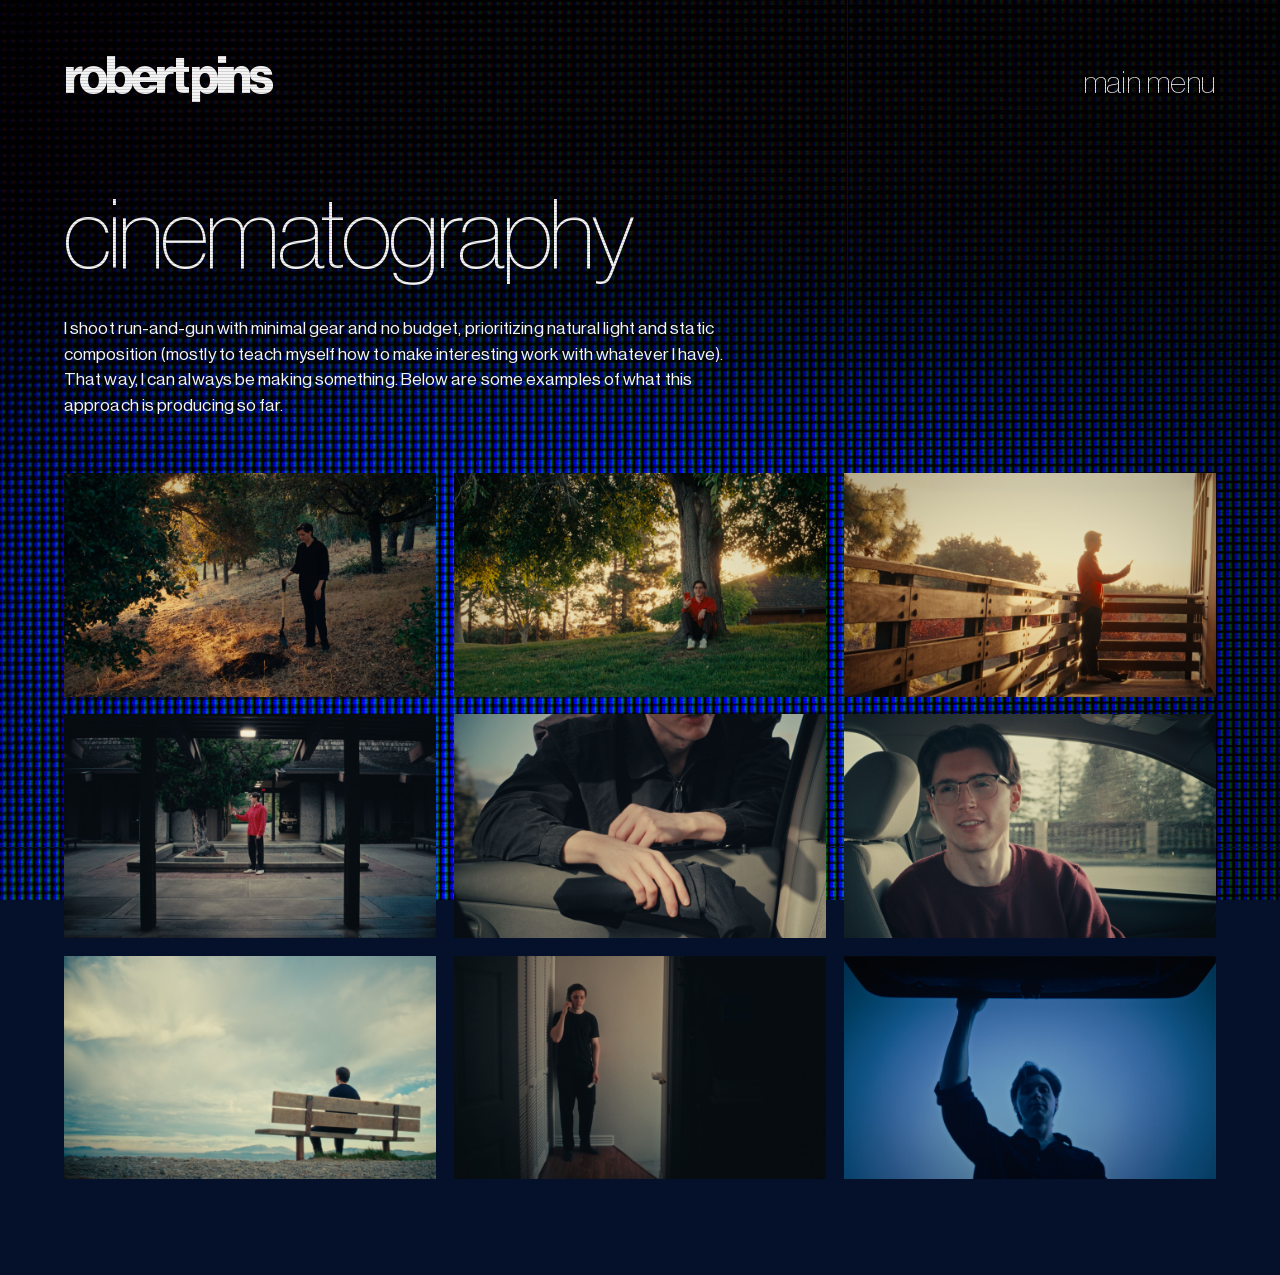
==== commit a10a26eb: "Add files via upload" ====
--- a/cinematography.html
+++ b/cinematography.html
@@ -11,8 +11,8 @@
   <link rel="preload" href="fonts/NeueHaasDisplay-Bold.woff2" as="font" type="font/woff2" crossorigin>
   <link rel="preload" href="fonts/NeueHaasDisplay-XThin.woff2" as="font" type="font/woff2" crossorigin>
   <link rel="preload" href="fonts/NeueHaasDisplay-Roman.woff2" as="font" type="font/woff2" crossorigin>
-  <link rel="stylesheet" href="css/site.css?v=7">
-  <script src="js/stills.js?v=7" defer></script>
+  <link rel="stylesheet" href="css/site.css?v=8">
+  <script src="js/stills.js?v=8" defer></script>
 </head>
 <body class="page">
 
@@ -32,7 +32,7 @@
     <main>
       <h1 class="page-title page-title--long">cinematography</h1>
 
-      <p class="blurb">I shoot run-and-gun with minimal gear and no budget, prioritizing natural light and static composition (mostly to teach myself how to make interesting work with whatever I have). That way, I can always be making something. Below are some examples of what this approach is producing so far.</p>
+      <p class="blurb panel above-vhs">I shoot run-and-gun with minimal gear and no budget, prioritizing natural light and static composition (mostly to teach myself how to make interesting work with whatever I have). That way, I can always be making something. Below are some examples of what this approach is producing so far.</p>
 
       <!-- Stills: put Still1.jpg to Still9.jpg in assets/stills/.
            To add one, copy an <li> block and change the number.
@@ -40,47 +40,47 @@
       <ul class="stills above-vhs">
         <li>
           <button class="still" type="button" aria-label="View still 1 larger">
-            <img src="assets/stills/Still1.jpg" alt="Film still 1" width="1800" height="1080" decoding="async">
+            <span class="still-frame"><img src="assets/stills/Still1.jpg" alt="Film still 1" width="1800" height="1080" decoding="async"></span>
           </button>
         </li>
         <li>
           <button class="still" type="button" aria-label="View still 2 larger">
-            <img src="assets/stills/Still2.jpg" alt="Film still 2" width="1800" height="1080" decoding="async">
+            <span class="still-frame"><img src="assets/stills/Still2.jpg" alt="Film still 2" width="1800" height="1080" decoding="async"></span>
           </button>
         </li>
         <li>
           <button class="still" type="button" aria-label="View still 3 larger">
-            <img src="assets/stills/Still3.jpg" alt="Film still 3" width="1800" height="1080" decoding="async">
+            <span class="still-frame"><img src="assets/stills/Still3.jpg" alt="Film still 3" width="1800" height="1080" decoding="async"></span>
           </button>
         </li>
         <li>
           <button class="still" type="button" aria-label="View still 4 larger">
-            <img src="assets/stills/Still4.jpg" alt="Film still 4" width="1800" height="1080" loading="lazy" decoding="async">
+            <span class="still-frame"><img src="assets/stills/Still4.jpg" alt="Film still 4" width="1800" height="1080" loading="lazy" decoding="async"></span>
           </button>
         </li>
         <li>
           <button class="still" type="button" aria-label="View still 5 larger">
-            <img src="assets/stills/Still5.jpg" alt="Film still 5" width="1800" height="1080" loading="lazy" decoding="async">
+            <span class="still-frame"><img src="assets/stills/Still5.jpg" alt="Film still 5" width="1800" height="1080" loading="lazy" decoding="async"></span>
           </button>
         </li>
         <li>
           <button class="still" type="button" aria-label="View still 6 larger">
-            <img src="assets/stills/Still6.jpg" alt="Film still 6" width="1800" height="1080" loading="lazy" decoding="async">
+            <span class="still-frame"><img src="assets/stills/Still6.jpg" alt="Film still 6" width="1800" height="1080" loading="lazy" decoding="async"></span>
           </button>
         </li>
         <li>
           <button class="still" type="button" aria-label="View still 7 larger">
-            <img src="assets/stills/Still7.jpg" alt="Film still 7" width="1800" height="1080" loading="lazy" decoding="async">
+            <span class="still-frame"><img src="assets/stills/Still7.jpg" alt="Film still 7" width="1800" height="1080" loading="lazy" decoding="async"></span>
           </button>
         </li>
         <li>
           <button class="still" type="button" aria-label="View still 8 larger">
-            <img src="assets/stills/Still8.jpg" alt="Film still 8" width="1800" height="1080" loading="lazy" decoding="async">
+            <span class="still-frame"><img src="assets/stills/Still8.jpg" alt="Film still 8" width="1800" height="1080" loading="lazy" decoding="async"></span>
           </button>
         </li>
         <li>
           <button class="still" type="button" aria-label="View still 9 larger">
-            <img src="assets/stills/Still9.jpg" alt="Film still 9" width="1800" height="1080" loading="lazy" decoding="async">
+            <span class="still-frame"><img src="assets/stills/Still9.jpg" alt="Film still 9" width="1800" height="1080" loading="lazy" decoding="async"></span>
           </button>
         </li>
       </ul>
--- a/css/site.css
+++ b/css/site.css
@@ -191,7 +191,7 @@
   font-weight: 200;
   font-size: calc(84 * var(--u));
   line-height: calc(100 * var(--u));
-  letter-spacing: -0.05em;
+  letter-spacing: -0.03em;
   -webkit-text-stroke: calc(0.5 * var(--u)) currentColor; /* matches Photoshop's slightly heavier rendering */
   color: var(--ink);
   text-decoration: none;
@@ -321,7 +321,7 @@
   font-family: "NHD XThin", "Helvetica Neue", Arial, sans-serif;
   font-weight: 200;
   font-size: clamp(22px, 2.4vw, 34px);
-  letter-spacing: -0.025em;
+  letter-spacing: -0.01em;
   color: var(--ink);
   text-decoration: none;
 }
@@ -342,7 +342,7 @@
   font-weight: 200;
   font-size: clamp(52px, 7.5vw, 136px);
   line-height: 0.95;
-  letter-spacing: -0.05em;
+  letter-spacing: -0.03em;
 }
 
 .page-body {
@@ -352,7 +352,7 @@
   font-weight: 200;
   font-size: clamp(24px, 2.6vw, 38px);
   line-height: 1.25;
-  letter-spacing: -0.005em;
+  letter-spacing: 0.005em;
 }
 .page-body a {
   color: #fff;
@@ -485,7 +485,7 @@
   font-family: "NHD XThin", "Helvetica Neue", Arial, sans-serif;
   font-weight: 200;
   font-size: clamp(22px, 2vw, 30px);
-  letter-spacing: -0.015em;
+  letter-spacing: 0em;
   color: var(--ink);
 }
 .lb-close, .lb-prev, .lb-next {
@@ -533,7 +533,7 @@
   font-family: "NHD XThin", "Helvetica Neue", Arial, sans-serif;
   font-weight: 200;
   line-height: 1.19;
-  letter-spacing: -0.05em;
+  letter-spacing: -0.03em;
   -webkit-text-stroke: 0.3px currentColor;
   color: var(--ink);
   text-decoration: none;
@@ -586,7 +586,7 @@
   font-weight: 200;
   font-size: clamp(40px, 5vw, 84px);
   line-height: 1;
-  letter-spacing: -0.05em;
+  letter-spacing: -0.03em;
 }
 .section-blurb {
   margin: 14px 0 0;
@@ -606,16 +606,29 @@
   gap: clamp(26px, 3vw, 40px) clamp(14px, 1.6vw, 24px);
 }
 
+.video-grid > li { display: flex; }   /* cards in a row share one height */
+
+/* Each card sits on a dark, slightly see-through panel so the
+   thumbnail and text stay readable over a busy background. */
 .video-card {
   display: block;
   width: 100%;
-  padding: 0;
-  border: 0;
-  background: none;
+  padding: 10px 10px 16px;
+  border: 1px solid rgba(255, 255, 255, 0.12);
+  background: rgba(4, 7, 18, 0.82);
+  -webkit-backdrop-filter: blur(6px);
+  backdrop-filter: blur(6px);
   color: var(--ink);
   text-align: left;
+  text-decoration: none;
   cursor: pointer;
+  transition: border-color 0.25s, box-shadow 0.25s;
   -webkit-tap-highlight-color: transparent;
+}
+.video-card:hover,
+.video-card:focus-visible {
+  border-color: rgba(255, 255, 255, 0.4);
+  box-shadow: 0 0 28px rgba(150, 200, 255, 0.25);
 }
 .thumb {
   position: relative;
@@ -661,7 +674,7 @@
   font-family: "NHD XThin", "Helvetica Neue", Arial, sans-serif;
   font-weight: 200;
   font-size: clamp(26px, 2.2vw, 34px);
-  letter-spacing: -0.035em;
+  letter-spacing: -0.02em;
   color: #fff;
   text-shadow:
     -1.5px 0 var(--red-fringe),
@@ -689,12 +702,13 @@
 
 .card-title {
   display: block;
-  margin-top: 12px;
+  margin-top: 14px;
+  padding: 0 4px;
   font-family: "NHD XThin", "Helvetica Neue", Arial, sans-serif;
   font-weight: 200;
   font-size: clamp(24px, 2vw, 32px);
   line-height: 1.1;
-  letter-spacing: -0.035em;
+  letter-spacing: -0.02em;
   -webkit-text-stroke: 0.3px currentColor;
 }
 .card-time {                 /* Roman so the colon in 2:58 stays visible */
@@ -709,10 +723,11 @@
 .card-logline {
   display: block;
   margin-top: 6px;
+  padding: 0 4px;
   font-family: "NHD Roman", "Helvetica Neue", Arial, sans-serif;
   font-size: clamp(15px, 1.05vw, 17px);
   line-height: 1.45;
-  opacity: 0.8;
+  opacity: 0.85;
 }
 .video-card:hover .card-title,
 .video-card:focus-visible .card-title {
@@ -763,7 +778,7 @@
   background: rgba(0, 0, 0, 0.75);
   font-family: "NHD XThin", "Helvetica Neue", Arial, sans-serif;
   font-size: clamp(24px, 2.4vw, 40px);
-  letter-spacing: -0.035em;
+  letter-spacing: -0.02em;
 }
 .vb-caption { width: var(--vb-w); }
 .vb-title {
@@ -771,7 +786,7 @@
   font-family: "NHD XThin", "Helvetica Neue", Arial, sans-serif;
   font-weight: 200;
   font-size: clamp(24px, 2.2vw, 36px);
-  letter-spacing: -0.035em;
+  letter-spacing: -0.02em;
   -webkit-text-stroke: 0.3px currentColor;
 }
 .vb-logline {
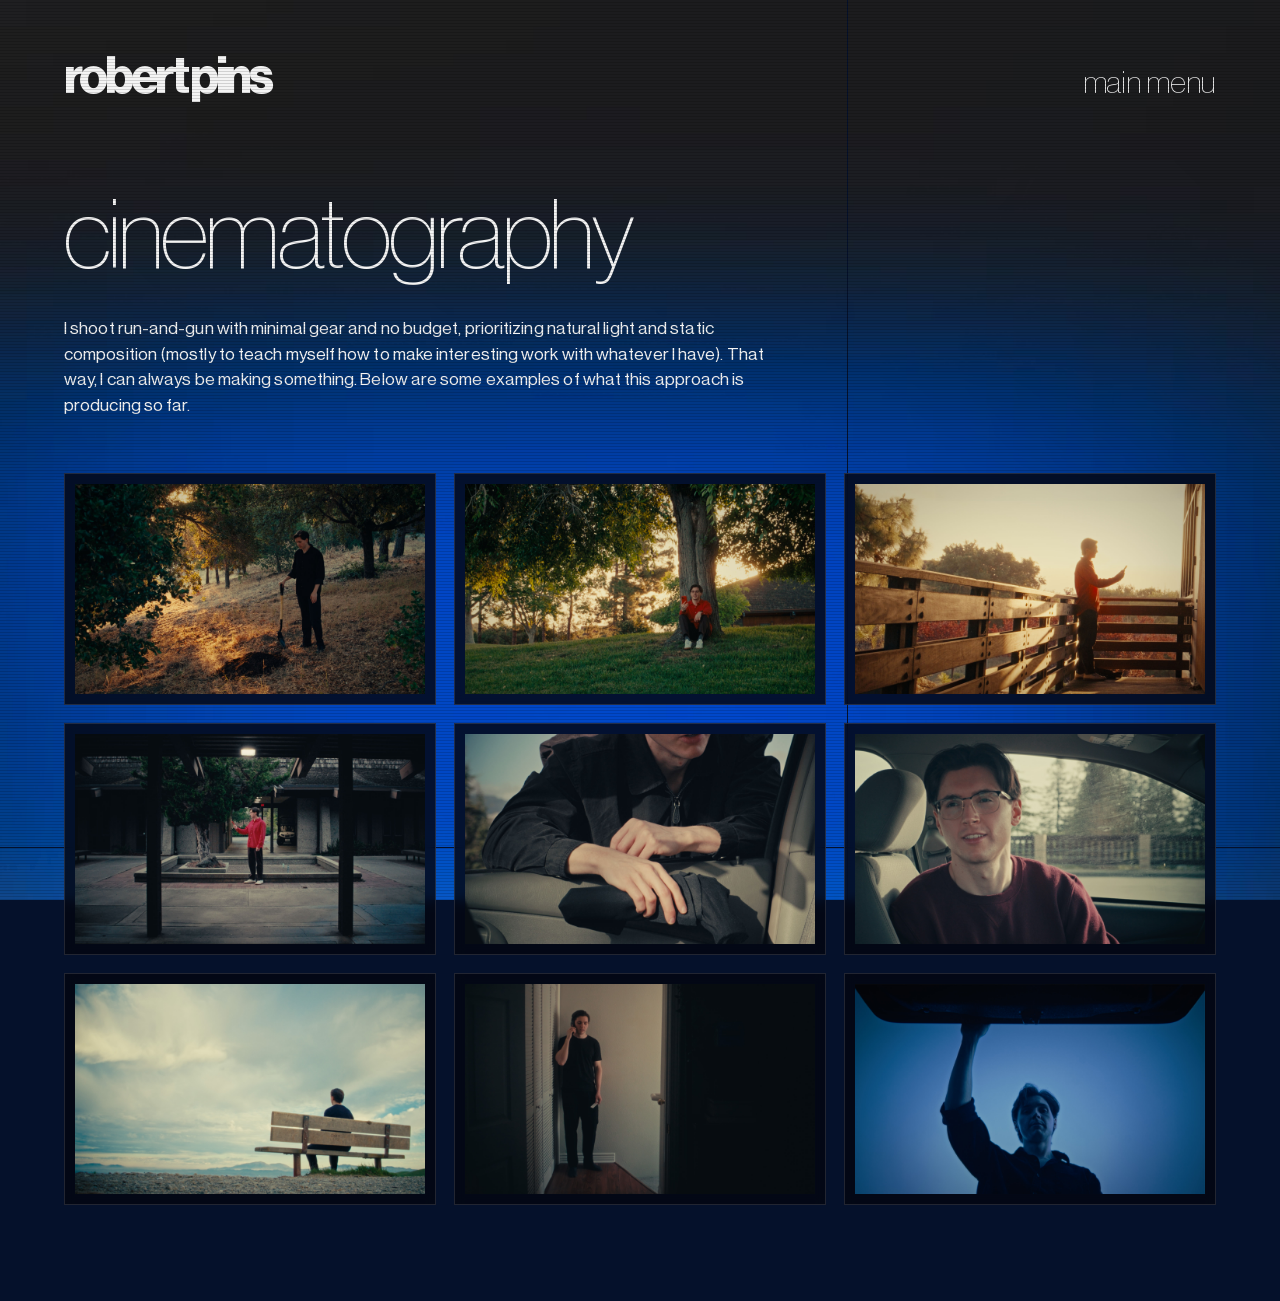
==== commit 8d2d3698: "Add files via upload" ====
--- a/cinematography.html
+++ b/cinematography.html
@@ -11,8 +11,8 @@
   <link rel="preload" href="fonts/NeueHaasDisplay-Bold.woff2" as="font" type="font/woff2" crossorigin>
   <link rel="preload" href="fonts/NeueHaasDisplay-XThin.woff2" as="font" type="font/woff2" crossorigin>
   <link rel="preload" href="fonts/NeueHaasDisplay-Roman.woff2" as="font" type="font/woff2" crossorigin>
-  <link rel="stylesheet" href="css/site.css?v=8">
-  <script src="js/stills.js?v=8" defer></script>
+  <link rel="stylesheet" href="css/site.css?v=9">
+  <script src="js/stills.js?v=9" defer></script>
 </head>
 <body class="page">
 
@@ -32,7 +32,7 @@
     <main>
       <h1 class="page-title page-title--long">cinematography</h1>
 
-      <p class="blurb panel above-vhs">I shoot run-and-gun with minimal gear and no budget, prioritizing natural light and static composition (mostly to teach myself how to make interesting work with whatever I have). That way, I can always be making something. Below are some examples of what this approach is producing so far.</p>
+      <p class="blurb">I shoot run-and-gun with minimal gear and no budget, prioritizing natural light and static composition (mostly to teach myself how to make interesting work with whatever I have). That way, I can always be making something. Below are some examples of what this approach is producing so far.</p>
 
       <!-- Stills: put Still1.jpg to Still9.jpg in assets/stills/.
            To add one, copy an <li> block and change the number.
@@ -40,47 +40,47 @@
       <ul class="stills above-vhs">
         <li>
           <button class="still" type="button" aria-label="View still 1 larger">
-            <span class="still-frame"><img src="assets/stills/Still1.jpg" alt="Film still 1" width="1800" height="1080" decoding="async"></span>
+            <img src="assets/stills/Still1.jpg" alt="Film still 1" width="1800" height="1080" decoding="async">
           </button>
         </li>
         <li>
           <button class="still" type="button" aria-label="View still 2 larger">
-            <span class="still-frame"><img src="assets/stills/Still2.jpg" alt="Film still 2" width="1800" height="1080" decoding="async"></span>
+            <img src="assets/stills/Still2.jpg" alt="Film still 2" width="1800" height="1080" decoding="async">
           </button>
         </li>
         <li>
           <button class="still" type="button" aria-label="View still 3 larger">
-            <span class="still-frame"><img src="assets/stills/Still3.jpg" alt="Film still 3" width="1800" height="1080" decoding="async"></span>
+            <img src="assets/stills/Still3.jpg" alt="Film still 3" width="1800" height="1080" decoding="async">
           </button>
         </li>
         <li>
           <button class="still" type="button" aria-label="View still 4 larger">
-            <span class="still-frame"><img src="assets/stills/Still4.jpg" alt="Film still 4" width="1800" height="1080" loading="lazy" decoding="async"></span>
+            <img src="assets/stills/Still4.jpg" alt="Film still 4" width="1800" height="1080" loading="lazy" decoding="async">
           </button>
         </li>
         <li>
           <button class="still" type="button" aria-label="View still 5 larger">
-            <span class="still-frame"><img src="assets/stills/Still5.jpg" alt="Film still 5" width="1800" height="1080" loading="lazy" decoding="async"></span>
+            <img src="assets/stills/Still5.jpg" alt="Film still 5" width="1800" height="1080" loading="lazy" decoding="async">
           </button>
         </li>
         <li>
           <button class="still" type="button" aria-label="View still 6 larger">
-            <span class="still-frame"><img src="assets/stills/Still6.jpg" alt="Film still 6" width="1800" height="1080" loading="lazy" decoding="async"></span>
+            <img src="assets/stills/Still6.jpg" alt="Film still 6" width="1800" height="1080" loading="lazy" decoding="async">
           </button>
         </li>
         <li>
           <button class="still" type="button" aria-label="View still 7 larger">
-            <span class="still-frame"><img src="assets/stills/Still7.jpg" alt="Film still 7" width="1800" height="1080" loading="lazy" decoding="async"></span>
+            <img src="assets/stills/Still7.jpg" alt="Film still 7" width="1800" height="1080" loading="lazy" decoding="async">
           </button>
         </li>
         <li>
           <button class="still" type="button" aria-label="View still 8 larger">
-            <span class="still-frame"><img src="assets/stills/Still8.jpg" alt="Film still 8" width="1800" height="1080" loading="lazy" decoding="async"></span>
+            <img src="assets/stills/Still8.jpg" alt="Film still 8" width="1800" height="1080" loading="lazy" decoding="async">
           </button>
         </li>
         <li>
           <button class="still" type="button" aria-label="View still 9 larger">
-            <span class="still-frame"><img src="assets/stills/Still9.jpg" alt="Film still 9" width="1800" height="1080" loading="lazy" decoding="async"></span>
+            <img src="assets/stills/Still9.jpg" alt="Film still 9" width="1800" height="1080" loading="lazy" decoding="async">
           </button>
         </li>
       </ul>
--- a/css/site.css
+++ b/css/site.css
@@ -30,6 +30,10 @@
   --ink: #f4f4f4;           /* text colour sampled from the mockup */
   --night: #05112b;         /* behind everything, before images load */
   --red-fringe: rgba(255, 40, 80, 0.75);
+  /* dark see-through panels behind content, for busy backgrounds */
+  --panel-bg: rgba(4, 7, 18, 0.82);
+  --panel-border: rgba(255, 255, 255, 0.12);
+  --panel-border-hover: rgba(255, 255, 255, 0.4);
   --cyan-fringe: rgba(0, 220, 255, 0.75);
 
   /* one artboard pixel, as a length */
@@ -365,10 +369,19 @@
    CINEMATOGRAPHY
    ========================================================== */
 
+/* Generic panel: add class="panel" to any block of text */
+.panel {
+  padding: clamp(14px, 1.6vw, 22px) clamp(16px, 2vw, 26px);
+  border: 1px solid var(--panel-border);
+  background: var(--panel-bg);
+  -webkit-backdrop-filter: blur(6px);
+  backdrop-filter: blur(6px);
+}
+
 /* Reading text: Roman weight, normal spacing so it reads easily */
 .blurb {
   margin: clamp(20px, 2.5vw, 32px) 0 0;
-  max-width: 62ch;
+  max-width: 66ch;
   font-family: "NHD Roman", "Helvetica Neue", Arial, sans-serif;
   font-weight: 400;
   font-size: clamp(17px, 1.35vw, 21px);
@@ -395,13 +408,24 @@
 .still {
   display: block;
   width: 100%;
+  padding: 10px;
+  border: 1px solid var(--panel-border);
+  background: var(--panel-bg);
+  -webkit-backdrop-filter: blur(6px);
+  backdrop-filter: blur(6px);
+  cursor: zoom-in;
+  transition: border-color 0.25s, box-shadow 0.25s;
+  -webkit-tap-highlight-color: transparent;
+}
+.still:hover {
+  border-color: var(--panel-border-hover);
+  box-shadow: 0 0 28px rgba(150, 200, 255, 0.25);
+}
+.still-frame {
+  display: block;
   aspect-ratio: 5 / 3;          /* 1800 × 1080 */
-  padding: 0;
-  border: 0;
   overflow: hidden;
   background: #000;
-  cursor: zoom-in;
-  -webkit-tap-highlight-color: transparent;
 }
 .still img {
   display: block;
@@ -416,9 +440,9 @@
   filter: brightness(1.08);
 }
 .still:focus-visible {
-  outline: 1px solid #fff;
-  outline-offset: 3px;
-  box-shadow: 0 0 24px rgba(150, 200, 255, 0.45);
+  outline: none;
+  border-color: var(--panel-border-hover);
+  box-shadow: 0 0 28px rgba(150, 200, 255, 0.35);
 }
 
 /* ---------- lightbox ---------- */
@@ -614,8 +638,8 @@
   display: block;
   width: 100%;
   padding: 10px 10px 16px;
-  border: 1px solid rgba(255, 255, 255, 0.12);
-  background: rgba(4, 7, 18, 0.82);
+  border: 1px solid var(--panel-border);
+  background: var(--panel-bg);
   -webkit-backdrop-filter: blur(6px);
   backdrop-filter: blur(6px);
   color: var(--ink);
@@ -627,7 +651,7 @@
 }
 .video-card:hover,
 .video-card:focus-visible {
-  border-color: rgba(255, 255, 255, 0.4);
+  border-color: var(--panel-border-hover);
   box-shadow: 0 0 28px rgba(150, 200, 255, 0.25);
 }
 .thumb {
